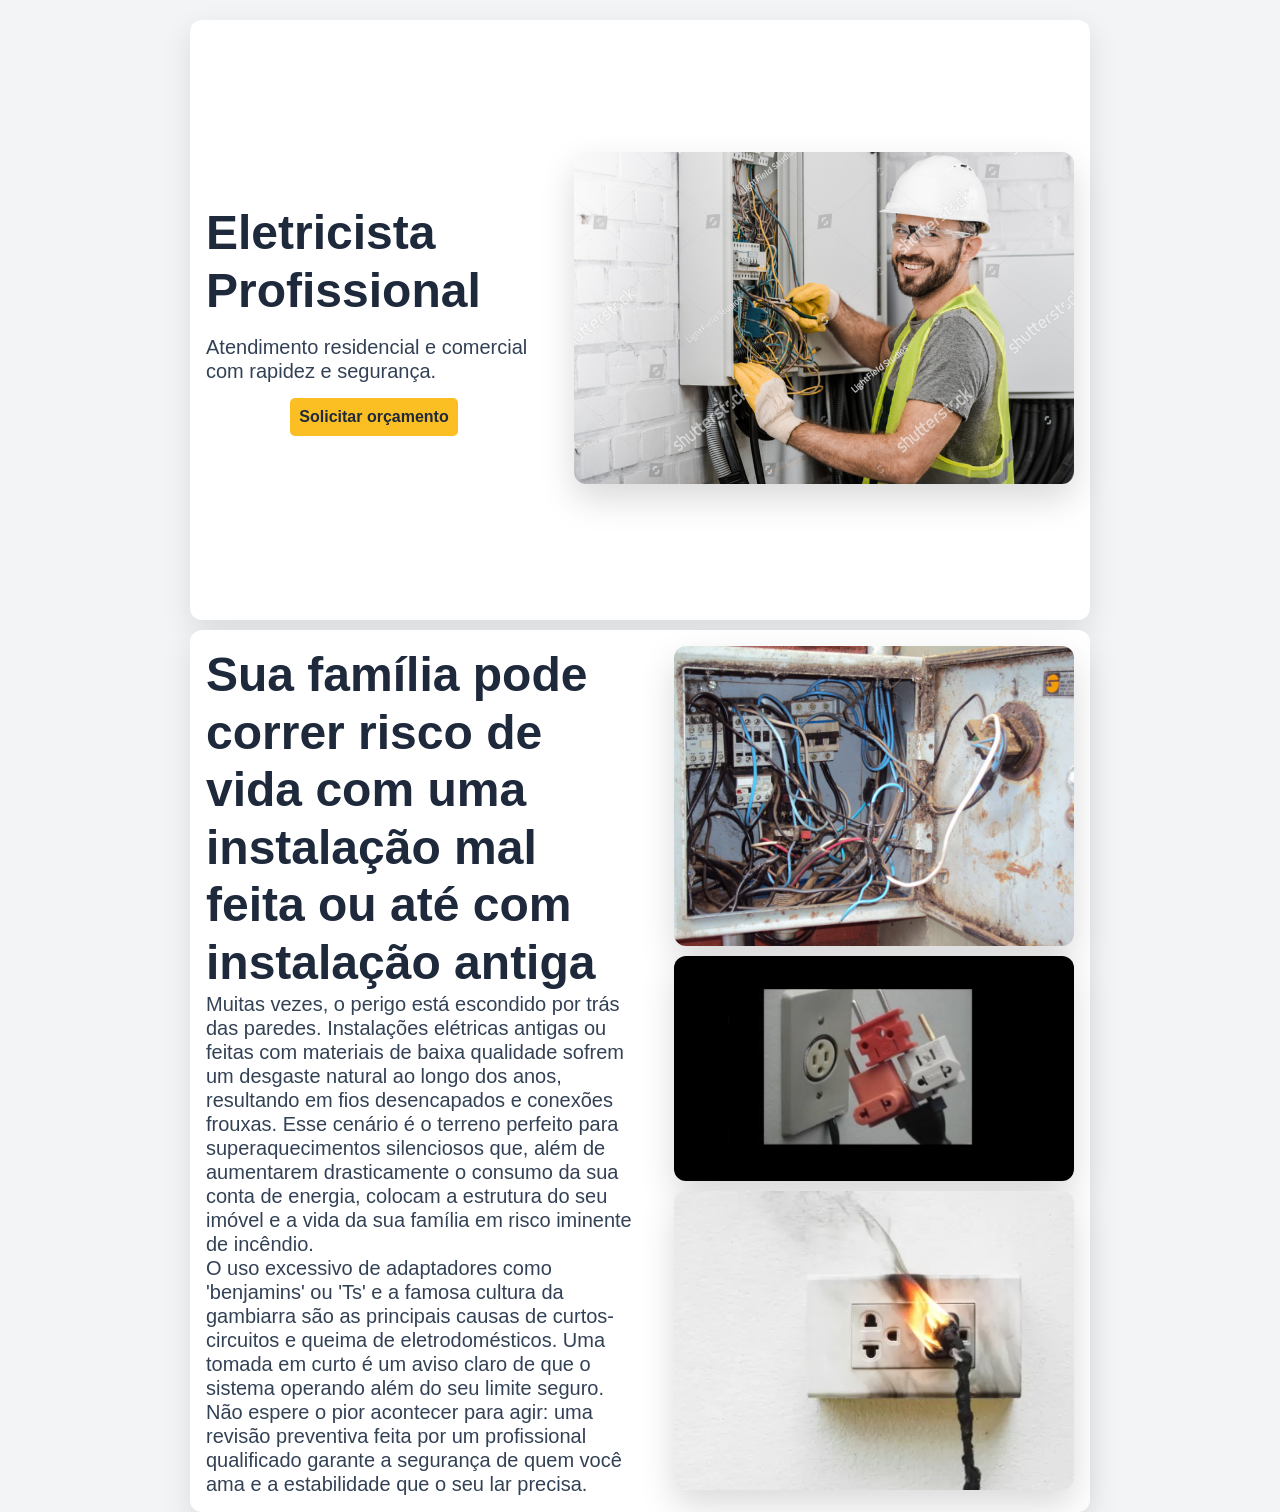
==== desenvolvimento-web/02-css/desafios/ex002-pagina-web/index.html @ 152d066d "feat: Adicionando nova secao e alterando estilos e estrutura da pagina" ====
<!DOCTYPE html>
<html lang="pt-br">
<head>
  <meta charset="UTF-8">
  <meta name="viewport" content="width=device-width, initial-scale=1.0">
  <title>Eletricista</title>

  <link rel="stylesheet" href="css/style.css">
</head>
<body>
  <header>
  <div class="container section-card">
    
    <div class="section-card__text">
      <h1>Eletricista <span>Profissional</span></h1>
      <p>
        Atendimento residencial e comercial com rapidez e segurança.
      </p>
      <button class="btn-primary">Solicitar orçamento</button>
    </div>

    <div class="section-card__image">
      <img src="./images/eletricista1.png" alt="Eletricista">
    </div>

  </div>
</header>

<section>
  <div class="container section-card section-card--align-stretch">
    
    <div class="section-card__text section-card__text--distribute">
      <h2>Sua família pode correr risco de vida com uma <br> instalação mal feita ou até com instalação antiga</h2>
      <p>Muitas vezes, o perigo está escondido por trás das paredes. Instalações elétricas antigas ou feitas com materiais de baixa qualidade sofrem um desgaste natural ao longo dos anos, resultando em fios desencapados e conexões frouxas. Esse cenário é o terreno perfeito para superaquecimentos silenciosos que, além de aumentarem drasticamente o consumo da sua conta de energia, colocam a estrutura do seu imóvel e a vida da sua família em risco iminente de incêndio.</p>
      <p>O uso excessivo de adaptadores como 'benjamins' ou 'Ts' e a famosa cultura da gambiarra são as principais causas de curtos-circuitos e queima de eletrodomésticos. Uma tomada em curto é um aviso claro de que o sistema operando além do seu limite seguro. Não espere o pior acontecer para agir: uma revisão preventiva feita por um profissional qualificado garante a segurança de quem você ama e a estabilidade que o seu lar precisa.</p>
    </div>
    
    <div class="section-card__image-gallery">
      <img src="images/eletrica_ruim1.jpg" alt="Fios velhos">
      <img src="images/eletrica_ruim2.jpg" alt="Gambiarra com vários T">
      <img src="images/eletrica_ruim3.jpg" alt="Tomada em curto">
    </div>

  </div>
</section>
</body>
</html>
---- desenvolvimento-web/02-css/desafios/ex002-pagina-web/css/style.css ----
* {
  padding: 0;
  margin: 0;
  box-sizing: border-box;
}

:root{

  /* CORES */
  --cor-fundo: #f3f4f6;
  --cor-card: #ffffff;
  --cor-principal: #1e293b;
  --cor-texto: #334155;
  --cor-destaque: #fbbf24;
  --cor-destaque-hover: #f59e0b;

  /* FONTES */
  --font-principal: Arial, Helvetica, sans-serif;

  /* TAMANHOS */
  --fs-sm: 0.875rem;   /* 14px */
  --fs-md: 1rem;       /* 16px */
  --fs-lg: 1.25rem;    /* 20px */
  --fs-xl: 2rem;       /* 32px */
  --fs-2xl: 3rem;      /* 48px */

  /* ESPAÇAMENTOS */
  --space-sm: 0.5rem;
  --space-md: 1rem;
  --space-lg: 2rem;

  /* BORDER RADIUS */
  --radius-sm: 5px;
  --radius-md: 12px;
}

body { 
  min-height: 100dvh;
  background-color: var(--cor-fundo);
  font-family: var(--font-principal);
  color: var(--cor-texto);
  line-height: 1.2;
}

header {
  min-height: 600px;
  padding-top: 20px;
  margin-bottom: 10px;
}

.container {
  max-width: 900px;
  margin: 0 auto;
  padding: 1rem;
  background-color: var(--cor-card);
  box-shadow: 0 10px 30px rgba(0,0,0,.10);
  border-radius: var(--radius-md);
}

.section-card {
  display: flex;
  justify-content: space-between;
  align-items: center;
  gap: var(--space-lg); /* Usando sua variável de espaçamento para o design ficar perfeito! */
  min-height: 600px;
}

.section-card__image img {
  width: 500px;
  max-width: 100%;
  border-radius: var(--radius-md);
  box-shadow: 0 15px 35px rgba(0,0,0,.15);
  transition: 1.2s ease-in-out;
}

.section-card__image img:hover {
  cursor: pointer;
  transform: scale(1.05);
}

.section-card__text {
  display: flex;
  flex-direction: column;
  gap: 15px;
  flex: 1;
  font-size: var(--fs-lg);
}

.section-card__text h1 {
  color: var(--cor-principal);
  font-size: var(--fs-2xl);
}

.section-card__image-gallery {
  display: flex;
  flex-direction: column;
  gap: 10px; 
}

.section-card__image-gallery img {
  width: 400px;
  max-width: 100%;
  border-radius: var(--radius-md);
  box-shadow: 0 15px 35px rgba(0,0,0,.15);
  transition: 1.2s ease-in-out;
}

.section-card__image-gallery img:hover {
  cursor: pointer;
  transform: scale(1.05);

  box-shadow: 0 20px 40px rgba(0, 0, 0, .25);
}

.btn-primary {
  padding: 10px 0px;
  align-self: center;
  width: 50%;
  background-color: var(--cor-destaque);
  color: var(--cor-principal);
  font-size: var(--fs-md);
  border: none;
  font-weight: bold;
  border-radius: 5px;
  transition: 1.2s ease-in-out;
}

.btn-primary:hover {
  cursor: pointer;
  transform: scale(1.05);
  background-color: var(--cor-destaque-hover);
}

.section-card--align-stretch {
 align-items: stretch;
}
.section-card__text--distribute{
  justify-content: space-around;
  gap: 0;
}
.section-card__text h2{
  font-size: var(--fs-2xl);
  color: var(--cor-principal);
}
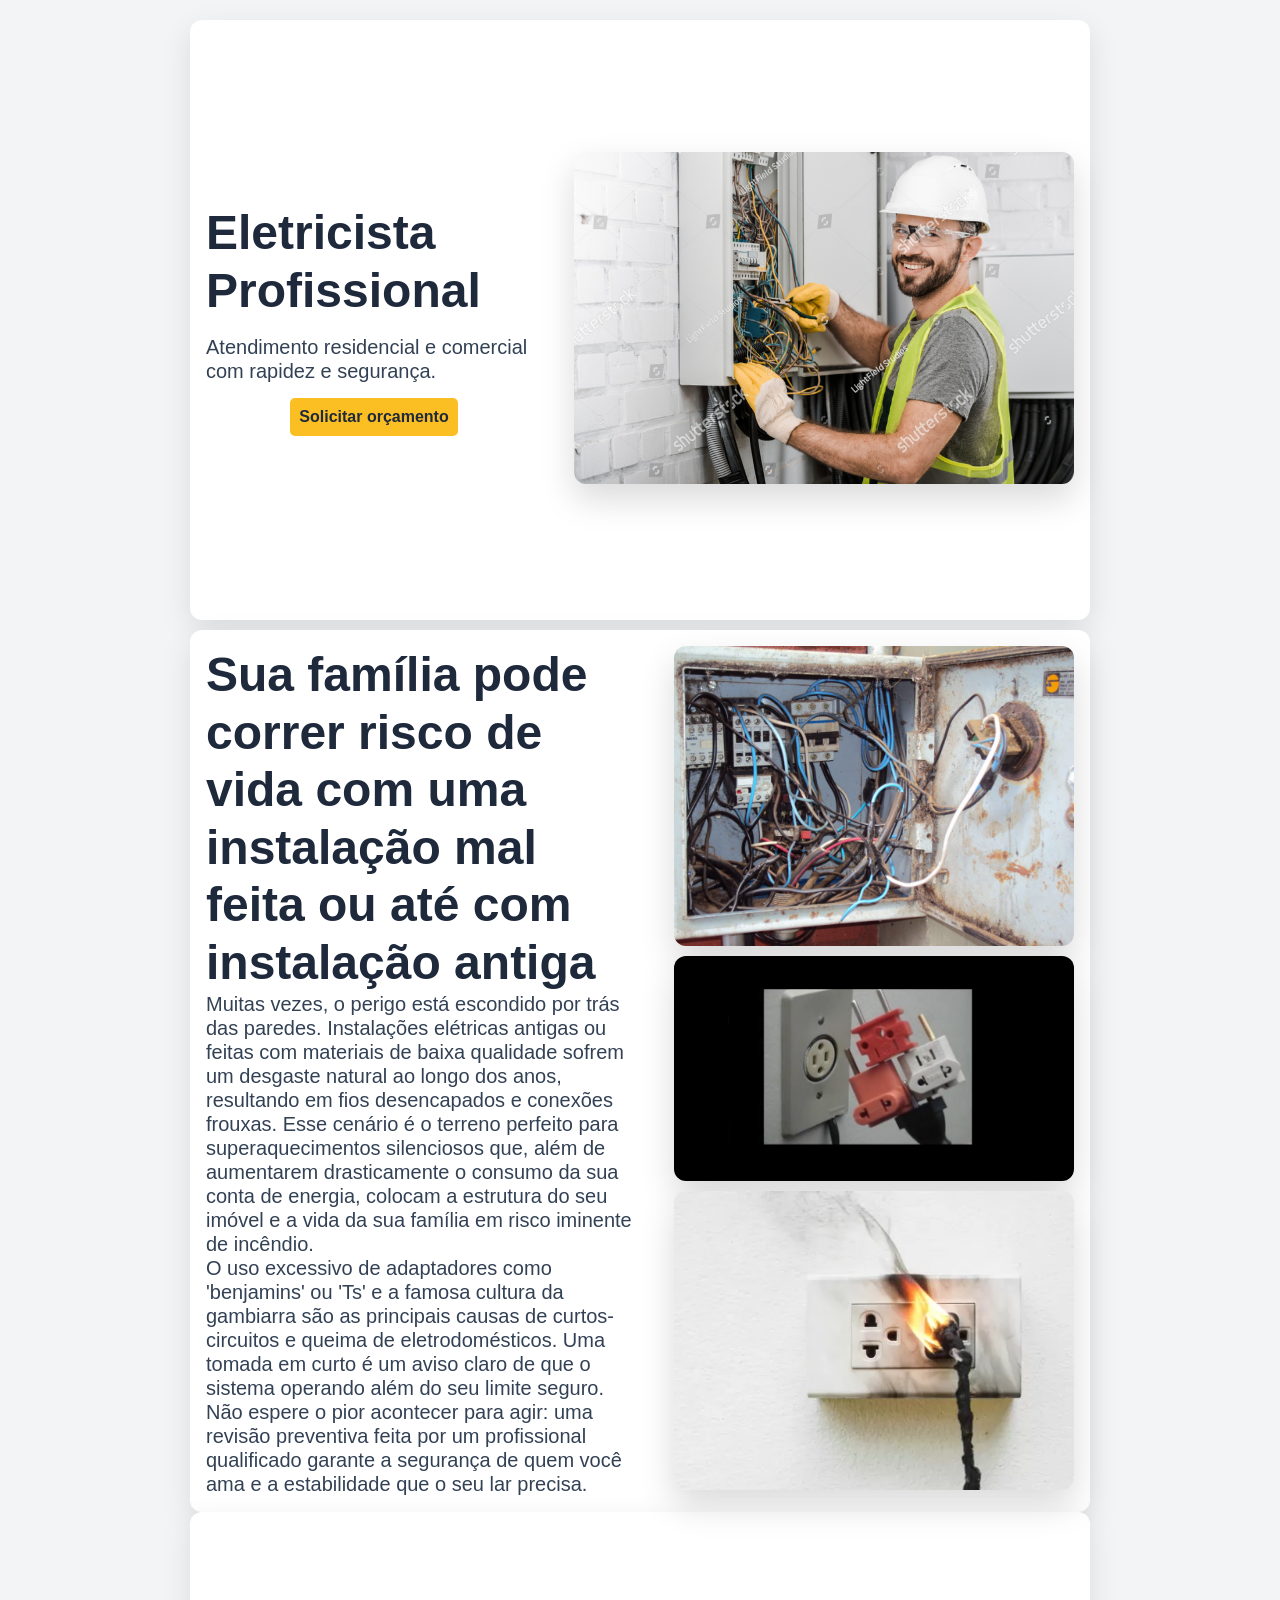
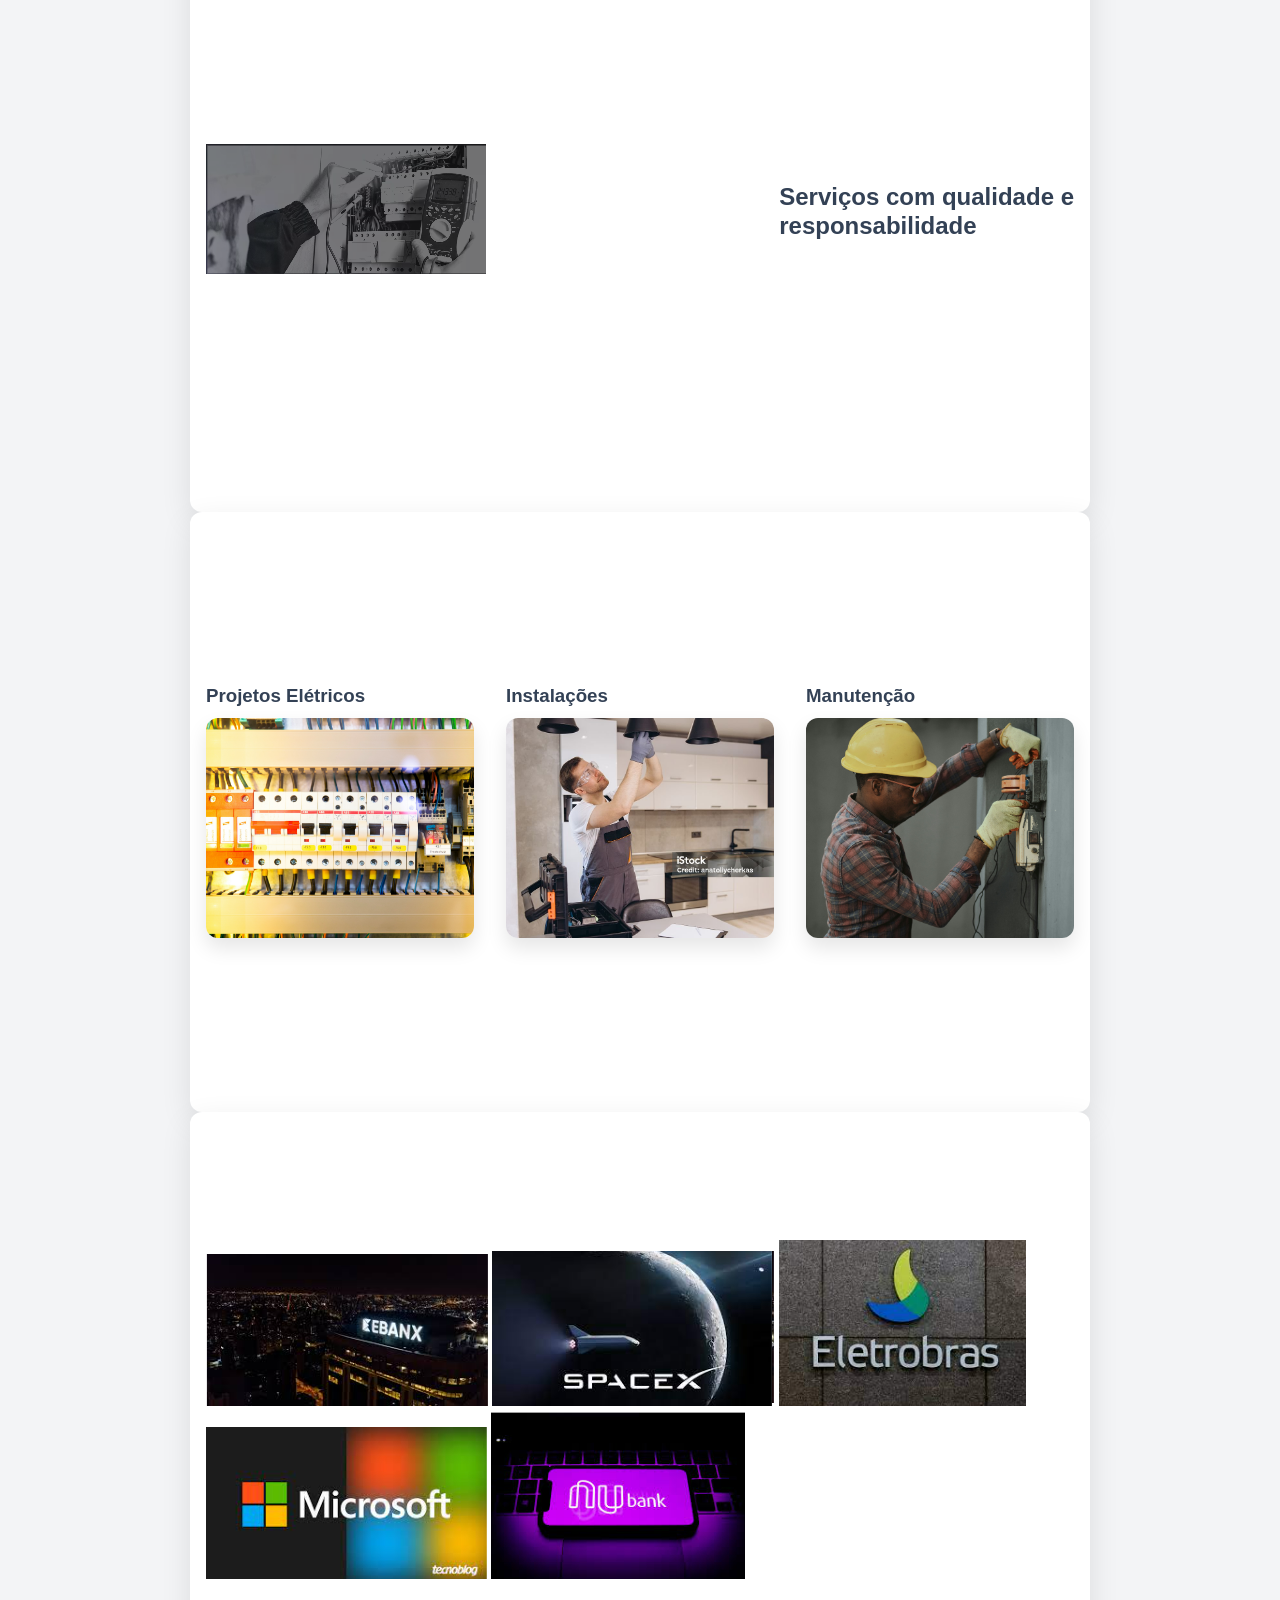
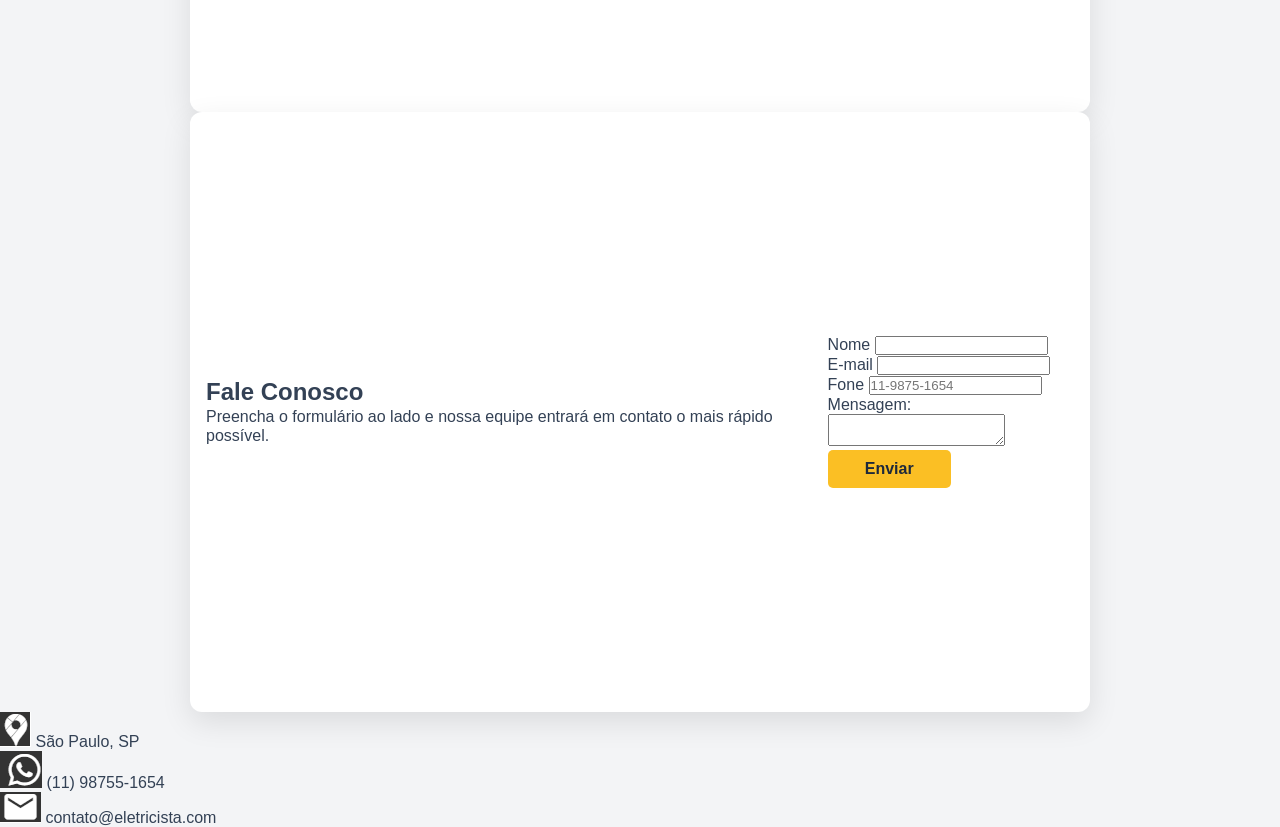
==== commit 6d174461: "feat: sessoes finais da pagina inicial" ====
--- a/desenvolvimento-web/02-css/desafios/ex002-pagina-web/index.html
+++ b/desenvolvimento-web/02-css/desafios/ex002-pagina-web/index.html
@@ -43,5 +43,117 @@
 
   </div>
 </section>
+
+<section class="info-banner">
+  <div class="container section-card">
+    
+    <div class="info-banner__media">
+      <img src="images/img_banner_2.png" alt="Equipamentos elétricos de qualidade" class="info-banner__img">
+    </div>
+    
+    <div class="info-banner__content">
+      <h2 class="info-banner__title">Serviços com qualidade e <br> responsabilidade</h2>
+    </div>
+
+  </div>
+</section>
+
+<section class="services">
+  <div class="container section-card">
+    
+    <div class="services__grid">
+      
+      <article class="services__card">
+        <h3 class="services__card-title">Projetos Elétricos</h3>
+        <img src="images/projetos.jpg" alt="">
+      </article>
+      
+      <article class="services__card">
+        <h3 class="services__card-title">Instalações</h3>
+        <img src="images/instalacao.jpg" alt="">
+      </article>
+      
+      <article class="services__card">
+        <h3 class="services__card-title">Manutenção</h3>
+        <img src="images/manutencao.jpg" alt="">
+      </article>
+      
+    </div>
+
+  </div>
+</section>
+
+<section class="clients">
+  <div class="container section-card">
+    
+    <div class="clients__grid">
+      <img src="images/ebanx.png" alt="Logo Ebanx" class="clients__logo">
+      <img src="images/spacex.png" alt="Logo SpaceX" class="clients__logo">
+      <img src="images/eletrobras.png" alt="Logo Eletrobras" class="clients__logo">
+      <img src="images/microsoft.png" alt="Logo Microsoft" class="clients__logo">
+      <img src="images/nubank.png" alt="Logo Nubank" class="clients__logo">
+    </div>
+
+  </div>
+</section>
+
+<section class="contact">
+  <div class="container section-card">
+    
+    <div class="contact__content">
+      <h2 class="contact__title">Fale Conosco</h2>
+      <p class="contact__text">Preencha o formulário ao lado e nossa equipe entrará em contato o mais rápido possível.</p>
+    </div>
+
+    <div class="contact__form-wrapper">
+      <form action="" class="contact__form">
+        
+        <div class="contact__field">
+          <label for="name" class="contact__label">Nome</label>
+          <input type="text" id="name" name="name" class="contact__input" required>
+        </div>
+
+        <div class="contact__field">
+          <label for="email" class="contact__label">E-mail</label>
+          <input type="email" id="email" name="email" class="contact__input" required>
+        </div>
+
+        <div class="contact__field">
+          <label for="phone" class="contact__label">Fone</label>
+          <input type="tel" id="phone" name="phone" placeholder="11-9875-1654" pattern="[0-9]{2}-[0-9]{5}-[0-9]{4}" class="contact__input" required>
+        </div>
+
+        <div class="contact__field">
+          <label for="msg" class="contact__label">Mensagem:</label>
+          <textarea id="msg" name="msg" class="contact__input contact__input--textarea"></textarea>
+        </div>
+
+        <button type="submit" class="btn-primary">Enviar</button>
+      </form>
+    </div>
+
+  </div>
+</section>
+
+<footer class="footer">
+  <div class="footer__container">
+    
+    <div class="footer__item">
+      <img src="images/localiza.png" alt="Ícone de Localização" class="footer__icon">
+      <span class="footer__text">São Paulo, SP</span>
+    </div>
+
+    <div class="footer__item">
+      <img src="images/whats.png" alt="Ícone do WhatsApp" class="footer__icon">
+      <span class="footer__text">(11) 98755-1654</span>
+    </div>
+
+    <div class="footer__item">
+      <img src="images/mail.png" alt="Ícone de E-mail" class="footer__icon">
+      <span class="footer__text">contato@eletricista.com</span>
+    </div>
+
+  </div>
+</footer>
 </body>
 </html>
--- a/desenvolvimento-web/02-css/desafios/ex002-pagina-web/css/style.css
+++ b/desenvolvimento-web/02-css/desafios/ex002-pagina-web/css/style.css
@@ -65,6 +65,11 @@
   min-height: 600px;
 }
 
+.section-card__image {
+  animation: revelarEntrada 1s ease-out forwards;
+  opacity: 0;
+}
+
 .section-card__image img {
   width: 500px;
   max-width: 100%;
@@ -84,6 +89,7 @@
   gap: 15px;
   flex: 1;
   font-size: var(--fs-lg);
+  animation: revelarEntrada 1s ease-out forwards;
 }
 
 .section-card__text h1 {
@@ -95,6 +101,8 @@
   display: flex;
   flex-direction: column;
   gap: 10px; 
+  animation: revelarEntrada 1s ease-out 0.3s forwards;
+  opacity: 0;
 }
 
 .section-card__image-gallery img {
@@ -143,3 +151,47 @@
   color: var(--cor-principal);
 }
 
+/* Grid que segura os 3 cards */
+.services__grid {
+  display: flex;
+  justify-content: space-between;
+  gap: var(--space-lg);
+  width: 100%;
+}
+
+/* Card individual de cada serviço */ 
+.services__card {
+  flex: 1; /* Faz os 3 cards terem exatamente a mesma largura */
+  display: flex;
+  flex-direction: column;
+  gap: 10px;
+}
+
+.services__card img {
+  width: 100%;
+  height: 220px;
+
+  object-fit: cover;
+  border-radius: var(--radius-md);
+  box-shadow: 0 10px 20px rgba(0,0,0,.1);
+  transition: 1.2s ease-in-out;
+}
+
+.services__card img:hover {
+  cursor: pointer;
+  transform: scale(1.05);
+}
+/* ANIMACOES */
+@keyframes revelarEntrada {
+  from {
+    opacity: 0;
+    transform: translateY(30px); /* Começa 30px mais para baixo */
+  }
+  to {
+    opacity: 1;
+    transform: translateY(0); /* Termina na posição original */
+  }
+}
+
+/* RESPONSIVE */
+
